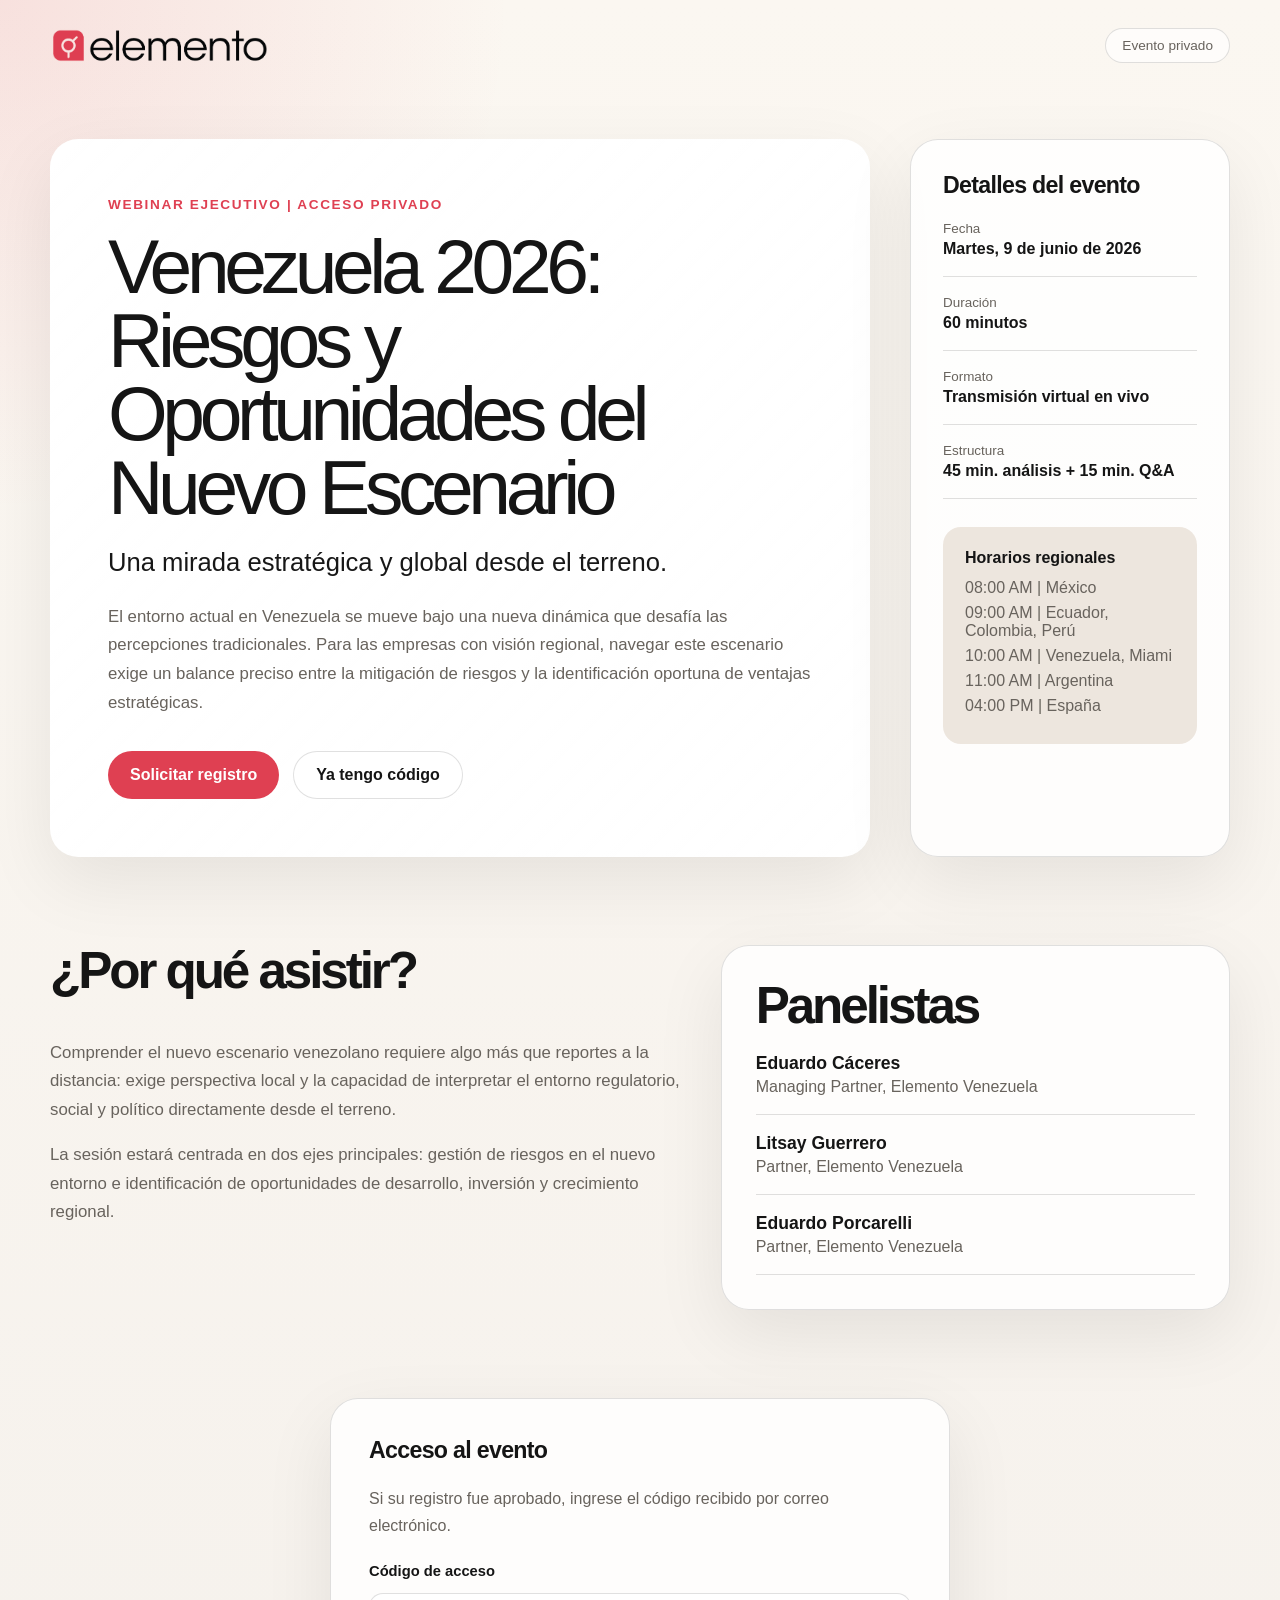
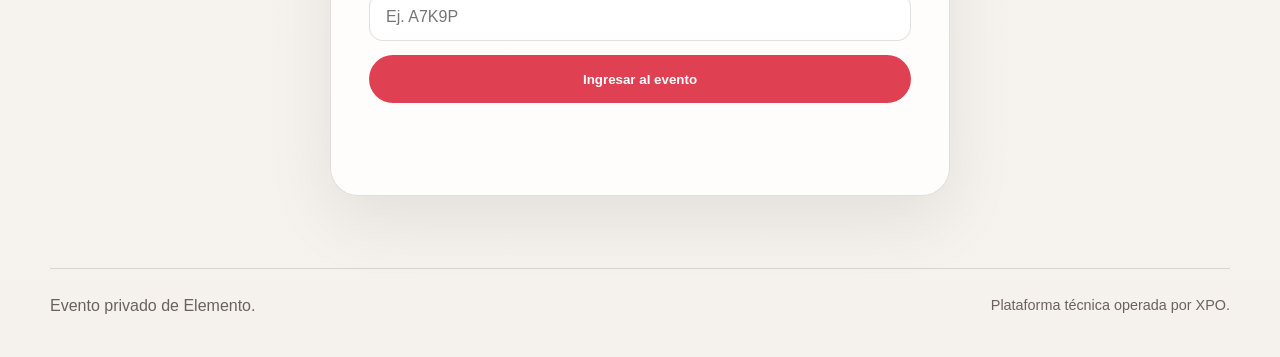
==== evento.html @ 646c164e "Create initial landing and event pages" ====
<!DOCTYPE html>
<html lang="es">
<head>
  <meta charset="UTF-8" />
  <meta name="viewport" content="width=device-width, initial-scale=1.0" />
  <title>Transmisión privada | Elemento</title>
  <meta name="robots" content="noindex, nofollow" />
  <link rel="stylesheet" href="assets/css/styles.css" />
</head>
<body class="event-page">
  <main class="page-shell">
    <header class="site-header">
      <img
        src="assets/img/elemento-logo-red.png"
        alt="Elemento"
        class="brand-logo"
      />
      <span class="event-label">Transmisión privada</span>
    </header>

    <section class="event-hero">
      <div>
        <p class="eyebrow">En vivo | Acceso aprobado</p>
        <h1>Venezuela 2026</h1>
        <p class="hero-subtitle">
          Riesgos y Oportunidades del Nuevo Escenario
        </p>
      </div>
    </section>

    <section class="live-layout">
      <div class="video-area">
        <div class="video-wrapper">
          <!-- Replace this iframe with the final Vimeo embed -->
          <iframe
            src="https://player.vimeo.com/video/000000000"
            frameborder="0"
            allow="autoplay; fullscreen; picture-in-picture"
            allowfullscreen
            title="Transmisión privada Elemento"
          ></iframe>
        </div>

        <div class="event-note">
          <p>
            Si la transmisión aún no inicia, espere unos minutos y actualice la
            página. Le recomendamos mantener esta ventana abierta durante el
            evento.
          </p>
        </div>
      </div>

      <aside class="qa-card">
        <h2>Preguntas para el panel</h2>
        <p>
          Escriba su pregunta o comentario. El equipo de moderación revisará los
          mensajes en tiempo real.
        </p>

        <form id="questionForm" class="qa-form">
          <label for="attendeeName">Nombre</label>
          <input
            id="attendeeName"
            name="attendeeName"
            type="text"
            placeholder="Nombre y apellido"
            required
          />

          <label for="attendeeQuestion">Pregunta o comentario</label>
          <textarea
            id="attendeeQuestion"
            name="attendeeQuestion"
            rows="6"
            placeholder="Escriba aquí su pregunta..."
            required
          ></textarea>

          <button type="submit" class="button button-primary">
            Enviar pregunta
          </button>
        </form>

        <p id="questionMessage" class="form-message"></p>
      </aside>
    </section>

    <footer class="site-footer">
      <p>Evento privado de Elemento.</p>
      <p class="powered">Plataforma técnica operada por XPO.</p>
    </footer>
  </main>

  <script src="assets/js/event.js"></script>
</body>
</html>
---- assets/css/styles.css ----
:root {
  --color-bg: #f5f1ec;
  --color-bg-dark: #101010;
  --color-text: #151515;
  --color-muted: #68635d;
  --color-card: #ffffff;
  --color-border: rgba(0, 0, 0, 0.12);
  --color-accent: #df4052;
  --color-accent-dark: #b92e3d;
  --color-charcoal: #171717;
  --color-soft: #ede6de;
  --shadow-soft: 0 24px 70px rgba(0, 0, 0, 0.08);
  --radius-large: 28px;
  --radius-medium: 18px;
  --max-width: 1180px;
}

* {
  box-sizing: border-box;
}

html {
  scroll-behavior: smooth;
}

body {
  margin: 0;
  font-family: Arial, Helvetica, sans-serif;
  color: var(--color-text);
  background:
    radial-gradient(circle at top left, rgba(223, 64, 82, 0.12), transparent 32rem),
    linear-gradient(180deg, #fbf7f1 0%, var(--color-bg) 100%);
}

body.event-page {
  background:
    radial-gradient(circle at top right, rgba(223, 64, 82, 0.16), transparent 30rem),
    #f5f1ec;
}

img {
  max-width: 100%;
}

.page-shell {
  width: min(100% - 32px, var(--max-width));
  margin: 0 auto;
}

.site-header {
  display: flex;
  align-items: center;
  justify-content: space-between;
  padding: 28px 0;
  gap: 24px;
}

.brand-logo {
  width: 220px;
  height: auto;
  display: block;
}

.event-label {
  border: 1px solid var(--color-border);
  border-radius: 999px;
  padding: 9px 16px;
  font-size: 0.85rem;
  color: var(--color-muted);
  background: rgba(255, 255, 255, 0.65);
}

.hero {
  display: grid;
  grid-template-columns: minmax(0, 1.45fr) minmax(320px, 0.55fr);
  gap: 40px;
  align-items: stretch;
  padding: 48px 0 40px;
}

.hero-content {
  padding: 58px;
  border-radius: var(--radius-large);
  background:
    linear-gradient(135deg, rgba(255, 255, 255, 0.92), rgba(255, 255, 255, 0.72)),
    var(--color-card);
  box-shadow: var(--shadow-soft);
}

.eyebrow {
  margin: 0 0 18px;
  color: var(--color-accent);
  font-size: 0.85rem;
  font-weight: 700;
  letter-spacing: 0.12em;
  text-transform: uppercase;
}

h1,
h2,
h3,
p {
  margin-top: 0;
}

h1 {
  margin-bottom: 22px;
  font-size: clamp(2.6rem, 6vw, 5.8rem);
  line-height: 0.96;
  letter-spacing: -0.07em;
  font-weight: 500;
}

.hero-subtitle {
  max-width: 760px;
  margin-bottom: 24px;
  font-size: clamp(1.25rem, 2vw, 1.7rem);
  line-height: 1.25;
  color: var(--color-charcoal);
}

.hero-text {
  max-width: 760px;
  font-size: 1.05rem;
  line-height: 1.7;
  color: var(--color-muted);
}

.hero-actions {
  display: flex;
  flex-wrap: wrap;
  gap: 14px;
  margin-top: 34px;
}

.button {
  display: inline-flex;
  align-items: center;
  justify-content: center;
  min-height: 48px;
  padding: 0 22px;
  border-radius: 999px;
  font-weight: 700;
  text-decoration: none;
  border: 0;
  cursor: pointer;
  transition:
    transform 180ms ease,
    background-color 180ms ease,
    border-color 180ms ease;
}

.button:hover {
  transform: translateY(-1px);
}

.button-primary {
  color: #ffffff;
  background: var(--color-accent);
}

.button-primary:hover {
  background: var(--color-accent-dark);
}

.button-secondary {
  color: var(--color-text);
  border: 1px solid var(--color-border);
  background: rgba(255, 255, 255, 0.72);
}

.event-card,
.panel-box,
.access-card,
.qa-card {
  border: 1px solid var(--color-border);
  border-radius: var(--radius-large);
  background: rgba(255, 255, 255, 0.82);
  box-shadow: var(--shadow-soft);
}

.event-card {
  padding: 32px;
}

.event-card h2,
.panel-box h2,
.access-card h2,
.qa-card h2 {
  margin-bottom: 22px;
  font-size: 1.45rem;
  letter-spacing: -0.03em;
}

.event-details {
  display: grid;
  gap: 18px;
  margin: 0;
  padding: 0;
  list-style: none;
}

.event-details li {
  display: grid;
  gap: 4px;
  padding-bottom: 18px;
  border-bottom: 1px solid var(--color-border);
}

.event-details span {
  color: var(--color-muted);
  font-size: 0.84rem;
}

.event-details strong {
  font-size: 1rem;
}

.schedule {
  margin-top: 28px;
  padding: 22px;
  border-radius: var(--radius-medium);
  background: var(--color-soft);
}

.schedule h3 {
  margin-bottom: 12px;
  font-size: 1rem;
}

.schedule p {
  margin-bottom: 7px;
  color: var(--color-muted);
}

.section {
  padding: 48px 0;
}

.two-columns {
  display: grid;
  grid-template-columns: minmax(0, 1fr) minmax(320px, 0.8fr);
  gap: 34px;
}

.section h2 {
  font-size: clamp(2rem, 4vw, 3.4rem);
  line-height: 1;
  letter-spacing: -0.06em;
}

.section p {
  font-size: 1.05rem;
  line-height: 1.7;
  color: var(--color-muted);
}

.panel-box {
  padding: 34px;
}

.panelists {
  display: grid;
  gap: 18px;
  margin: 0;
  padding: 0;
  list-style: none;
}

.panelists li {
  display: grid;
  gap: 4px;
  padding-bottom: 18px;
  border-bottom: 1px solid var(--color-border);
}

.panelists strong {
  font-size: 1.1rem;
}

.panelists span {
  color: var(--color-muted);
}

.access-section {
  padding: 40px 0 72px;
}

.access-card {
  max-width: 620px;
  margin: 0 auto;
  padding: 38px;
}

.access-card p,
.qa-card p,
.event-note p {
  color: var(--color-muted);
  line-height: 1.65;
}

.access-form,
.qa-form {
  display: grid;
  gap: 14px;
  margin-top: 24px;
}

label {
  font-size: 0.92rem;
  font-weight: 700;
}

input,
textarea {
  width: 100%;
  border: 1px solid var(--color-border);
  border-radius: 14px;
  padding: 14px 16px;
  font: inherit;
  color: var(--color-text);
  background: #ffffff;
}

input:focus,
textarea:focus {
  outline: 2px solid rgba(223, 64, 82, 0.24);
  border-color: var(--color-accent);
}

.form-message {
  min-height: 22px;
  margin-top: 16px;
  font-weight: 700;
}

.form-message.success {
  color: #147a3d;
}

.form-message.error {
  color: var(--color-accent-dark);
}

.event-hero {
  padding: 36px 0;
}

.event-hero h1 {
  margin-bottom: 12px;
}

.live-layout {
  display: grid;
  grid-template-columns: minmax(0, 1.45fr) minmax(320px, 0.55fr);
  gap: 28px;
  align-items: start;
  padding-bottom: 72px;
}

.video-area {
  display: grid;
  gap: 18px;
}

.video-wrapper {
  position: relative;
  overflow: hidden;
  border-radius: var(--radius-large);
  background: #000000;
  box-shadow: var(--shadow-soft);
  aspect-ratio: 16 / 9;
}

.video-wrapper iframe {
  position: absolute;
  inset: 0;
  width: 100%;
  height: 100%;
}

.event-note {
  padding: 20px 22px;
  border-radius: var(--radius-medium);
  background: rgba(255, 255, 255, 0.75);
  border: 1px solid var(--color-border);
}

.qa-card {
  padding: 28px;
}

.qa-form textarea {
  resize: vertical;
}

.site-footer {
  display: flex;
  justify-content: space-between;
  gap: 24px;
  padding: 28px 0 42px;
  color: var(--color-muted);
  border-top: 1px solid var(--color-border);
}

.site-footer p {
  margin: 0;
}

.powered {
  font-size: 0.9rem;
}

@media (max-width: 900px) {
  .hero,
  .two-columns,
  .live-layout {
    grid-template-columns: 1fr;
  }

  .hero-content {
    padding: 34px;
  }

  .brand-logo {
    width: 180px;
  }

  .site-footer {
    flex-direction: column;
  }
}

@media (max-width: 560px) {
  .page-shell {
    width: min(100% - 22px, var(--max-width));
  }

  .site-header {
    align-items: flex-start;
    flex-direction: column;
  }

  .hero-content,
  .event-card,
  .panel-box,
  .access-card,
  .qa-card {
    border-radius: 20px;
    padding: 24px;
  }

  .hero-actions {
    flex-direction: column;
  }

  .button {
    width: 100%;
  }
}
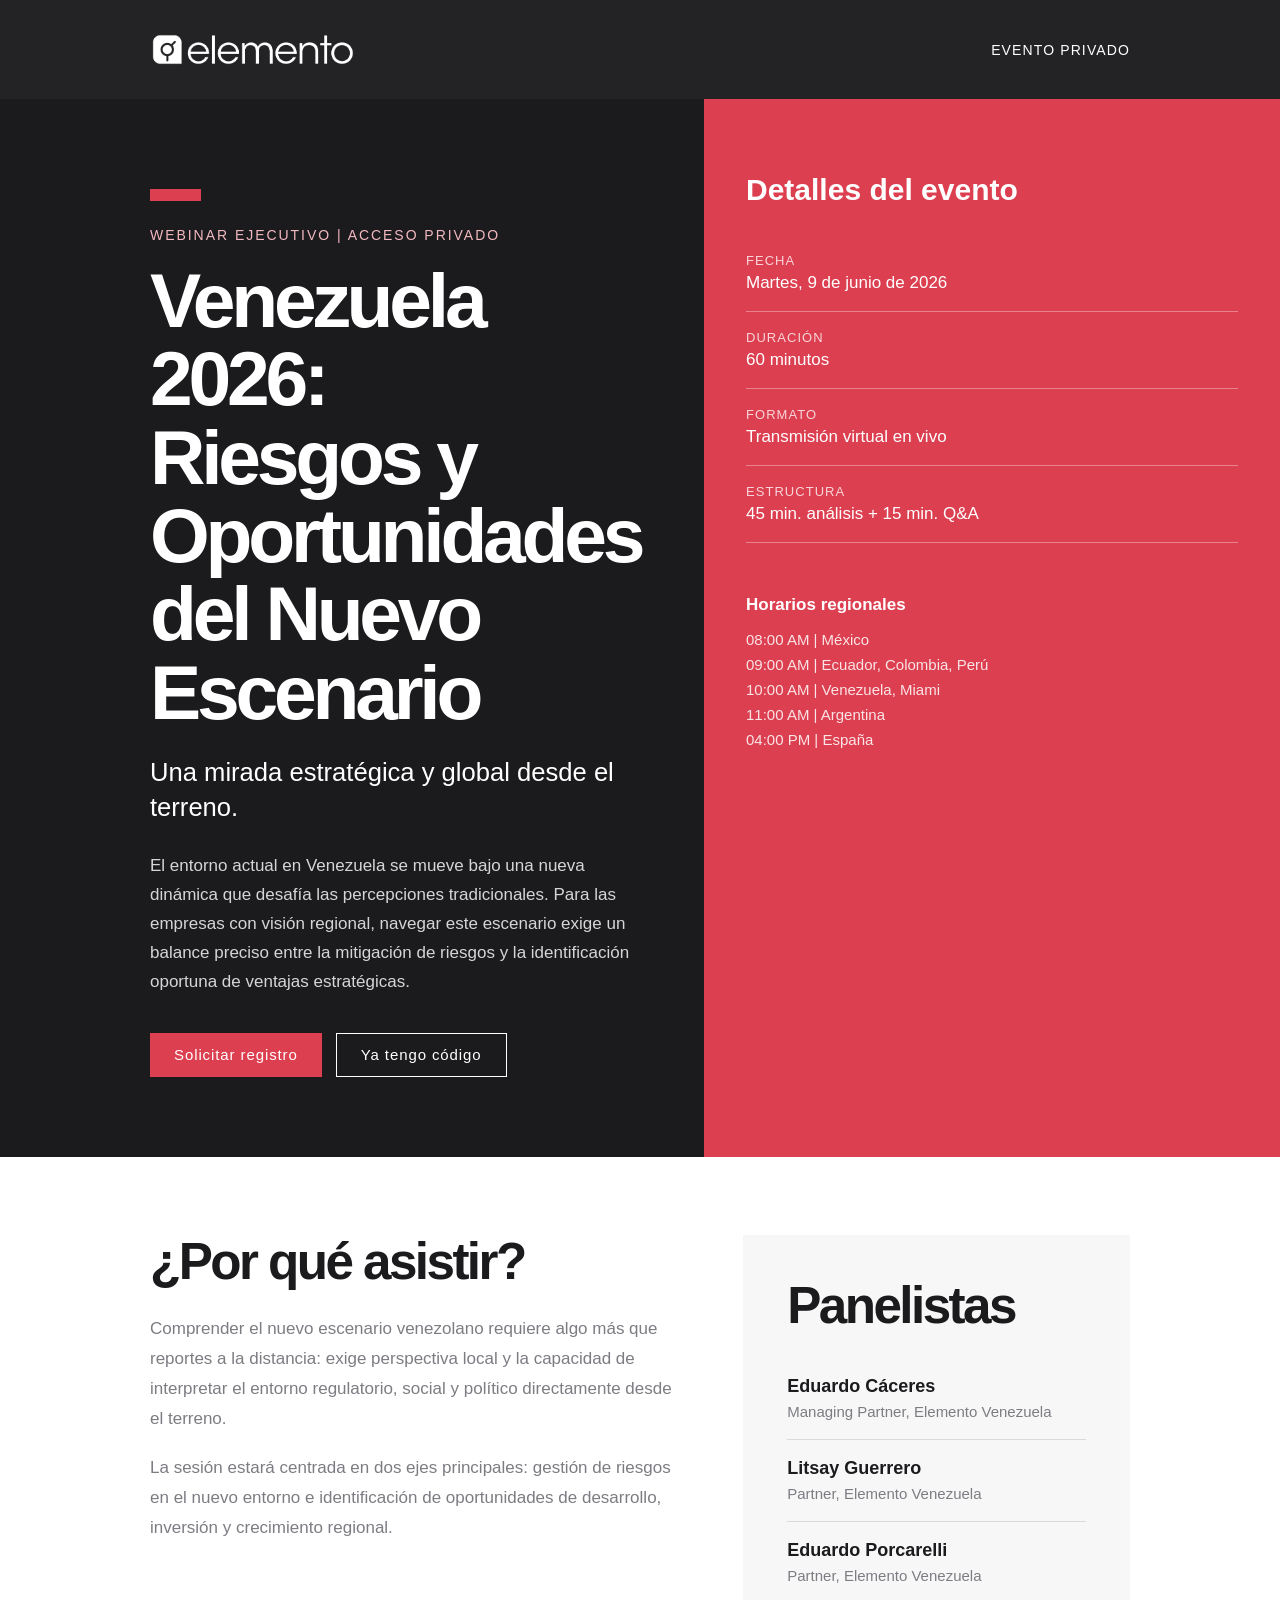
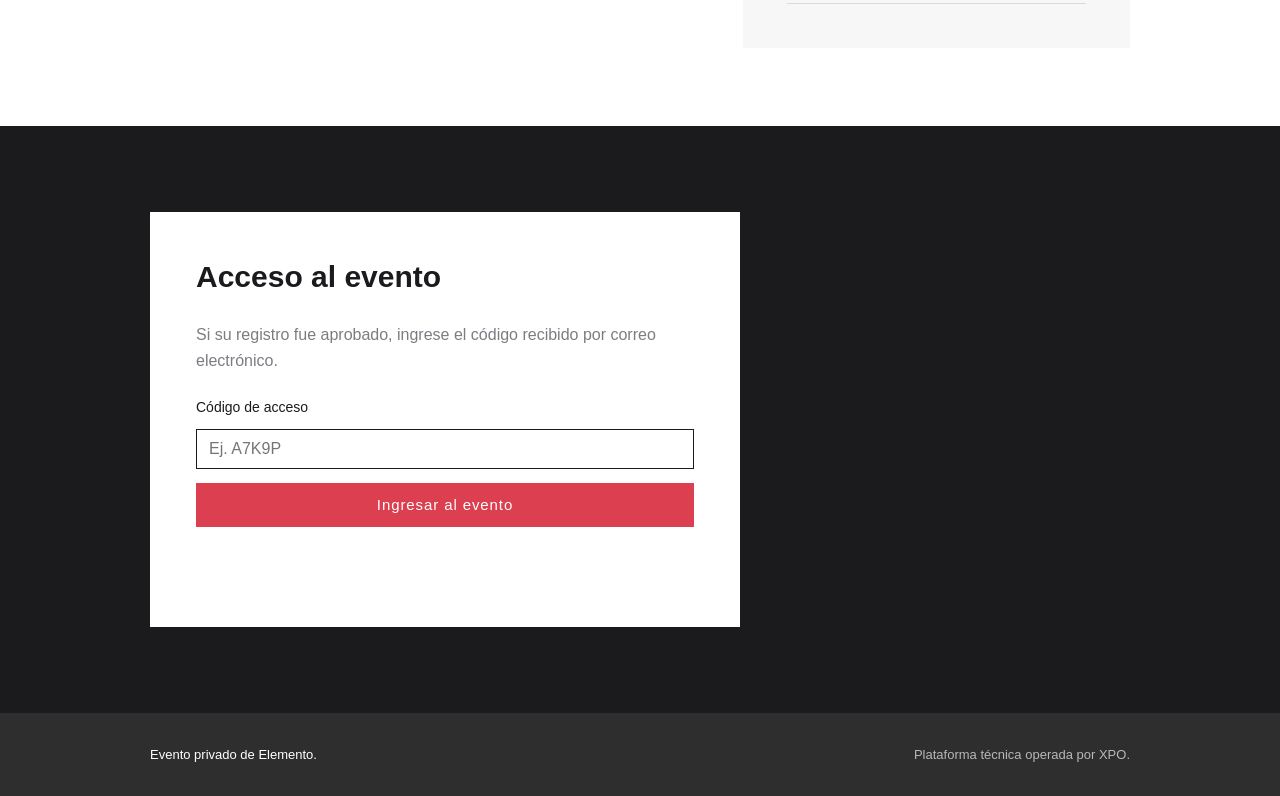
==== commit b830f6fa: "Adjust styling to match Elemento brand" ====
--- a/evento.html
+++ b/evento.html
@@ -11,7 +11,7 @@
   <main class="page-shell">
     <header class="site-header">
       <img
-        src="assets/img/elemento-logo-red.png"
+        src="assets/img/elemento-logo-white.png"
         alt="Elemento"
         class="brand-logo"
       />
--- a/assets/css/styles.css
+++ b/assets/css/styles.css
@@ -1,19 +1,21 @@
 :root {
-  --color-bg: #f5f1ec;
-  --color-bg-dark: #101010;
-  --color-text: #151515;
-  --color-muted: #68635d;
-  --color-card: #ffffff;
-  --color-border: rgba(0, 0, 0, 0.12);
-  --color-accent: #df4052;
-  --color-accent-dark: #b92e3d;
-  --color-charcoal: #171717;
-  --color-soft: #ede6de;
-  --shadow-soft: 0 24px 70px rgba(0, 0, 0, 0.08);
-  --radius-large: 28px;
-  --radius-medium: 18px;
-  --max-width: 1180px;
-}
+  --color-white: #ffffff;
+  --color-black: #000000;
+  --color-dark: #1b1b1e;
+  --color-dark-soft: #2f2e2e;
+  --color-red: #dc3f50;
+  --color-red-light: #e8959e;
+  --color-red-soft: #f3b9c0;
+  --color-gray: #7c7c83;
+  --color-gray-light: #dadada;
+  --color-bg: #ffffff;
+  --color-section: #f7f7f7;
+  --site-width: 980px;
+  --font-heading: "Raleway", Arial, Helvetica, sans-serif;
+  --font-body: "Helvetica Neue", Helvetica, Arial, sans-serif;
+}
+
+@import url("https://fonts.googleapis.com/css2?family=Raleway:wght@400;700&display=swap");
 
 * {
   box-sizing: border-box;
@@ -25,17 +27,16 @@
 
 body {
   margin: 0;
-  font-family: Arial, Helvetica, sans-serif;
-  color: var(--color-text);
-  background:
-    radial-gradient(circle at top left, rgba(223, 64, 82, 0.12), transparent 32rem),
-    linear-gradient(180deg, #fbf7f1 0%, var(--color-bg) 100%);
+  font-family: var(--font-body);
+  font-weight: 300;
+  color: var(--color-dark);
+  background: var(--color-white);
+  -webkit-font-smoothing: antialiased;
+  -moz-osx-font-smoothing: grayscale;
 }
 
 body.event-page {
-  background:
-    radial-gradient(circle at top right, rgba(223, 64, 82, 0.16), transparent 30rem),
-    #f5f1ec;
+  background: var(--color-white);
 }
 
 img {
@@ -43,56 +44,62 @@
 }
 
 .page-shell {
-  width: min(100% - 32px, var(--max-width));
+  width: 100%;
   margin: 0 auto;
 }
 
 .site-header {
+  min-height: 99px;
+  padding: 30px max(28px, calc((100vw - var(--site-width)) / 2));
   display: flex;
   align-items: center;
   justify-content: space-between;
-  padding: 28px 0;
   gap: 24px;
+  background: rgba(27, 27, 30, 0.96);
 }
 
 .brand-logo {
-  width: 220px;
+  width: 206px;
   height: auto;
   display: block;
 }
 
 .event-label {
-  border: 1px solid var(--color-border);
-  border-radius: 999px;
-  padding: 9px 16px;
-  font-size: 0.85rem;
-  color: var(--color-muted);
-  background: rgba(255, 255, 255, 0.65);
+  font-family: var(--font-heading);
+  color: var(--color-white);
+  font-size: 14px;
+  letter-spacing: 0.08em;
+  text-transform: uppercase;
 }
 
 .hero {
   display: grid;
-  grid-template-columns: minmax(0, 1.45fr) minmax(320px, 0.55fr);
-  gap: 40px;
-  align-items: stretch;
-  padding: 48px 0 40px;
+  grid-template-columns: minmax(0, 1.1fr) minmax(320px, 0.9fr);
+  min-height: 580px;
+  background: var(--color-dark);
 }
 
 .hero-content {
-  padding: 58px;
-  border-radius: var(--radius-large);
-  background:
-    linear-gradient(135deg, rgba(255, 255, 255, 0.92), rgba(255, 255, 255, 0.72)),
-    var(--color-card);
-  box-shadow: var(--shadow-soft);
+  padding: 90px 54px 80px max(54px, calc((100vw - var(--site-width)) / 2));
+  color: var(--color-white);
+}
+
+.hero-content::before,
+.section-marker {
+  content: "";
+  display: block;
+  width: 51px;
+  height: 12px;
+  margin-bottom: 26px;
+  background: var(--color-red);
 }
 
 .eyebrow {
   margin: 0 0 18px;
-  color: var(--color-accent);
-  font-size: 0.85rem;
-  font-weight: 700;
-  letter-spacing: 0.12em;
+  font-family: var(--font-heading);
+  font-size: 14px;
+  color: var(--color-red-soft);
+  letter-spacing: 0.14em;
   text-transform: uppercase;
 }
 
@@ -104,199 +111,231 @@
 }
 
 h1 {
-  margin-bottom: 22px;
-  font-size: clamp(2.6rem, 6vw, 5.8rem);
-  line-height: 0.96;
-  letter-spacing: -0.07em;
-  font-weight: 500;
+  max-width: 900px;
+  margin-bottom: 24px;
+  font-family: var(--font-heading);
+  font-size: clamp(3.2rem, 6vw, 5.7rem);
+  line-height: 1.02;
+  letter-spacing: -0.055em;
+  font-weight: 700;
+  color: var(--color-white);
 }
 
 .hero-subtitle {
   max-width: 760px;
-  margin-bottom: 24px;
-  font-size: clamp(1.25rem, 2vw, 1.7rem);
-  line-height: 1.25;
-  color: var(--color-charcoal);
+  margin-bottom: 28px;
+  font-family: var(--font-heading);
+  font-size: clamp(1.35rem, 2vw, 1.9rem);
+  line-height: 1.35;
+  font-weight: 400;
+  color: var(--color-white);
 }
 
 .hero-text {
   max-width: 760px;
-  font-size: 1.05rem;
+  margin-bottom: 0;
+  font-size: 17px;
   line-height: 1.7;
-  color: var(--color-muted);
+  color: rgba(255, 255, 255, 0.82);
 }
 
 .hero-actions {
   display: flex;
   flex-wrap: wrap;
   gap: 14px;
-  margin-top: 34px;
+  margin-top: 36px;
 }
 
 .button {
   display: inline-flex;
   align-items: center;
   justify-content: center;
-  min-height: 48px;
-  padding: 0 22px;
-  border-radius: 999px;
-  font-weight: 700;
+  min-height: 44px;
+  padding: 0 24px;
+  border: 0;
+  border-radius: 0;
+  font-family: var(--font-heading);
+  font-size: 15px;
+  font-weight: 400;
+  letter-spacing: 0.06em;
   text-decoration: none;
-  border: 0;
   cursor: pointer;
   transition:
-    transform 180ms ease,
-    background-color 180ms ease,
-    border-color 180ms ease;
-}
-
-.button:hover {
-  transform: translateY(-1px);
+    background 0.25s ease,
+    color 0.25s ease,
+    border-color 0.25s ease;
 }
 
 .button-primary {
-  color: #ffffff;
-  background: var(--color-accent);
+  color: var(--color-white);
+  background: var(--color-red);
 }
 
 .button-primary:hover {
-  background: var(--color-accent-dark);
+  background: var(--color-red-light);
 }
 
 .button-secondary {
-  color: var(--color-text);
-  border: 1px solid var(--color-border);
-  background: rgba(255, 255, 255, 0.72);
-}
-
-.event-card,
-.panel-box,
-.access-card,
-.qa-card {
-  border: 1px solid var(--color-border);
-  border-radius: var(--radius-large);
-  background: rgba(255, 255, 255, 0.82);
-  box-shadow: var(--shadow-soft);
+  color: var(--color-white);
+  border: 1px solid var(--color-white);
+  background: transparent;
+}
+
+.button-secondary:hover {
+  color: var(--color-dark);
+  background: var(--color-white);
 }
 
 .event-card {
-  padding: 32px;
+  padding: 72px 42px;
+  background: var(--color-red);
+  color: var(--color-white);
 }
 
 .event-card h2,
 .panel-box h2,
 .access-card h2,
 .qa-card h2 {
-  margin-bottom: 22px;
-  font-size: 1.45rem;
-  letter-spacing: -0.03em;
+  margin-bottom: 26px;
+  font-family: var(--font-heading);
+  font-size: 30px;
+  line-height: 1.25;
+  font-weight: 700;
 }
 
 .event-details {
   display: grid;
-  gap: 18px;
+  gap: 0;
   margin: 0;
   padding: 0;
   list-style: none;
 }
 
 .event-details li {
-  display: grid;
-  gap: 4px;
-  padding-bottom: 18px;
-  border-bottom: 1px solid var(--color-border);
+  padding: 18px 0;
+  border-bottom: 1px solid rgba(255, 255, 255, 0.35);
 }
 
 .event-details span {
-  color: var(--color-muted);
-  font-size: 0.84rem;
+  display: block;
+  margin-bottom: 5px;
+  font-family: var(--font-heading);
+  font-size: 13px;
+  letter-spacing: 0.08em;
+  text-transform: uppercase;
+  color: rgba(255, 255, 255, 0.78);
 }
 
 .event-details strong {
-  font-size: 1rem;
+  font-size: 17px;
+  font-weight: 300;
+  color: var(--color-white);
 }
 
 .schedule {
-  margin-top: 28px;
-  padding: 22px;
-  border-radius: var(--radius-medium);
-  background: var(--color-soft);
+  margin-top: 30px;
+  padding-top: 22px;
 }
 
 .schedule h3 {
-  margin-bottom: 12px;
-  font-size: 1rem;
+  margin-bottom: 16px;
+  font-family: var(--font-heading);
+  font-size: 17px;
+  color: var(--color-white);
 }
 
 .schedule p {
-  margin-bottom: 7px;
-  color: var(--color-muted);
+  margin-bottom: 8px;
+  font-size: 15px;
+  color: rgba(255, 255, 255, 0.86);
 }
 
 .section {
-  padding: 48px 0;
+  padding: 78px max(28px, calc((100vw - var(--site-width)) / 2));
 }
 
 .two-columns {
   display: grid;
-  grid-template-columns: minmax(0, 1fr) minmax(320px, 0.8fr);
-  gap: 34px;
+  grid-template-columns: minmax(0, 1fr) minmax(320px, 0.72fr);
+  gap: 56px;
+  align-items: start;
+  background: var(--color-white);
 }
 
 .section h2 {
-  font-size: clamp(2rem, 4vw, 3.4rem);
-  line-height: 1;
-  letter-spacing: -0.06em;
+  margin-bottom: 26px;
+  font-family: var(--font-heading);
+  font-size: clamp(2.35rem, 4vw, 4.9rem);
+  line-height: 1.05;
+  letter-spacing: -0.05em;
+  font-weight: 700;
+  color: var(--color-dark);
 }
 
 .section p {
-  font-size: 1.05rem;
-  line-height: 1.7;
-  color: var(--color-muted);
+  max-width: 660px;
+  margin-bottom: 20px;
+  font-size: 17px;
+  line-height: 1.75;
+  color: var(--color-gray);
 }
 
 .panel-box {
-  padding: 34px;
+  padding: 44px;
+  background: var(--color-section);
+}
+
+.panel-box h2 {
+  color: var(--color-dark);
 }
 
 .panelists {
   display: grid;
-  gap: 18px;
+  gap: 0;
   margin: 0;
   padding: 0;
   list-style: none;
 }
 
 .panelists li {
-  display: grid;
-  gap: 4px;
-  padding-bottom: 18px;
-  border-bottom: 1px solid var(--color-border);
+  padding: 18px 0;
+  border-bottom: 1px solid var(--color-gray-light);
 }
 
 .panelists strong {
-  font-size: 1.1rem;
+  display: block;
+  margin-bottom: 6px;
+  font-family: var(--font-heading);
+  font-size: 18px;
+  color: var(--color-dark);
 }
 
 .panelists span {
-  color: var(--color-muted);
+  font-size: 15px;
+  color: var(--color-gray);
 }
 
 .access-section {
-  padding: 40px 0 72px;
+  padding: 86px max(28px, calc((100vw - var(--site-width)) / 2));
+  background: var(--color-dark);
 }
 
 .access-card {
-  max-width: 620px;
-  margin: 0 auto;
-  padding: 38px;
+  max-width: 590px;
+  padding: 46px;
+  background: var(--color-white);
+}
+
+.access-card h2 {
+  color: var(--color-dark);
 }
 
 .access-card p,
 .qa-card p,
 .event-note p {
-  color: var(--color-muted);
+  font-size: 16px;
   line-height: 1.65;
+  color: var(--color-gray);
 }
 
 .access-form,
@@ -307,31 +346,43 @@
 }
 
 label {
-  font-size: 0.92rem;
-  font-weight: 700;
+  font-family: var(--font-heading);
+  font-size: 14px;
+  font-weight: 400;
+  color: var(--color-dark);
 }
 
 input,
 textarea {
   width: 100%;
-  border: 1px solid var(--color-border);
-  border-radius: 14px;
-  padding: 14px 16px;
-  font: inherit;
-  color: var(--color-text);
-  background: #ffffff;
+  border: 1px solid var(--color-dark);
+  border-radius: 0;
+  padding: 10px 12px;
+  font-family: var(--font-body);
+  font-size: 16px;
+  color: var(--color-dark);
+  background: var(--color-white);
+}
+
+input {
+  min-height: 38px;
+}
+
+textarea {
+  resize: vertical;
 }
 
 input:focus,
 textarea:focus {
-  outline: 2px solid rgba(223, 64, 82, 0.24);
-  border-color: var(--color-accent);
+  outline: none;
+  border-width: 2px;
 }
 
 .form-message {
   min-height: 22px;
   margin-top: 16px;
-  font-weight: 700;
+  font-family: var(--font-heading);
+  font-size: 14px;
 }
 
 .form-message.success {
@@ -339,23 +390,36 @@
 }
 
 .form-message.error {
-  color: var(--color-accent-dark);
+  color: var(--color-red);
 }
 
 .event-hero {
-  padding: 36px 0;
+  padding: 72px max(28px, calc((100vw - var(--site-width)) / 2)) 42px;
+  background: var(--color-dark);
+  color: var(--color-white);
+}
+
+.event-hero::before {
+  content: "";
+  display: block;
+  width: 51px;
+  height: 12px;
+  margin-bottom: 26px;
+  background: var(--color-red);
 }
 
 .event-hero h1 {
   margin-bottom: 12px;
+  color: var(--color-white);
 }
 
 .live-layout {
   display: grid;
-  grid-template-columns: minmax(0, 1.45fr) minmax(320px, 0.55fr);
-  gap: 28px;
+  grid-template-columns: minmax(0, 1.32fr) minmax(320px, 0.68fr);
+  gap: 32px;
   align-items: start;
-  padding-bottom: 72px;
+  padding: 56px max(28px, calc((100vw - var(--site-width)) / 2)) 76px;
+  background: var(--color-white);
 }
 
 .video-area {
@@ -366,9 +430,7 @@
 .video-wrapper {
   position: relative;
   overflow: hidden;
-  border-radius: var(--radius-large);
-  background: #000000;
-  box-shadow: var(--shadow-soft);
+  background: var(--color-black);
   aspect-ratio: 16 / 9;
 }
 
@@ -380,27 +442,24 @@
 }
 
 .event-note {
-  padding: 20px 22px;
-  border-radius: var(--radius-medium);
-  background: rgba(255, 255, 255, 0.75);
-  border: 1px solid var(--color-border);
+  padding: 22px;
+  border-left: 8px solid var(--color-red);
+  background: var(--color-section);
 }
 
 .qa-card {
-  padding: 28px;
-}
-
-.qa-form textarea {
-  resize: vertical;
+  padding: 34px;
+  background: var(--color-section);
 }
 
 .site-footer {
   display: flex;
   justify-content: space-between;
   gap: 24px;
-  padding: 28px 0 42px;
-  color: var(--color-muted);
-  border-top: 1px solid var(--color-border);
+  padding: 34px max(28px, calc((100vw - var(--site-width)) / 2));
+  font-size: 13px;
+  color: var(--color-white);
+  background: var(--color-dark-soft);
 }
 
 .site-footer p {
@@ -408,7 +467,7 @@
 }
 
 .powered {
-  font-size: 0.9rem;
+  color: rgba(255, 255, 255, 0.66);
 }
 
 @media (max-width: 900px) {
@@ -419,11 +478,15 @@
   }
 
   .hero-content {
-    padding: 34px;
+    padding: 62px 28px;
+  }
+
+  .event-card {
+    padding: 42px 28px;
   }
 
   .brand-logo {
-    width: 180px;
+    width: 188px;
   }
 
   .site-footer {
@@ -432,22 +495,29 @@
 }
 
 @media (max-width: 560px) {
-  .page-shell {
-    width: min(100% - 22px, var(--max-width));
-  }
-
   .site-header {
     align-items: flex-start;
     flex-direction: column;
-  }
-
-  .hero-content,
+    padding: 24px 22px;
+  }
+
+  .hero-content {
+    padding: 52px 22px;
+  }
+
   .event-card,
+  .section,
+  .access-section,
+  .event-hero,
+  .live-layout {
+    padding-left: 22px;
+    padding-right: 22px;
+  }
+
   .panel-box,
   .access-card,
   .qa-card {
-    border-radius: 20px;
-    padding: 24px;
+    padding: 28px 22px;
   }
 
   .hero-actions {
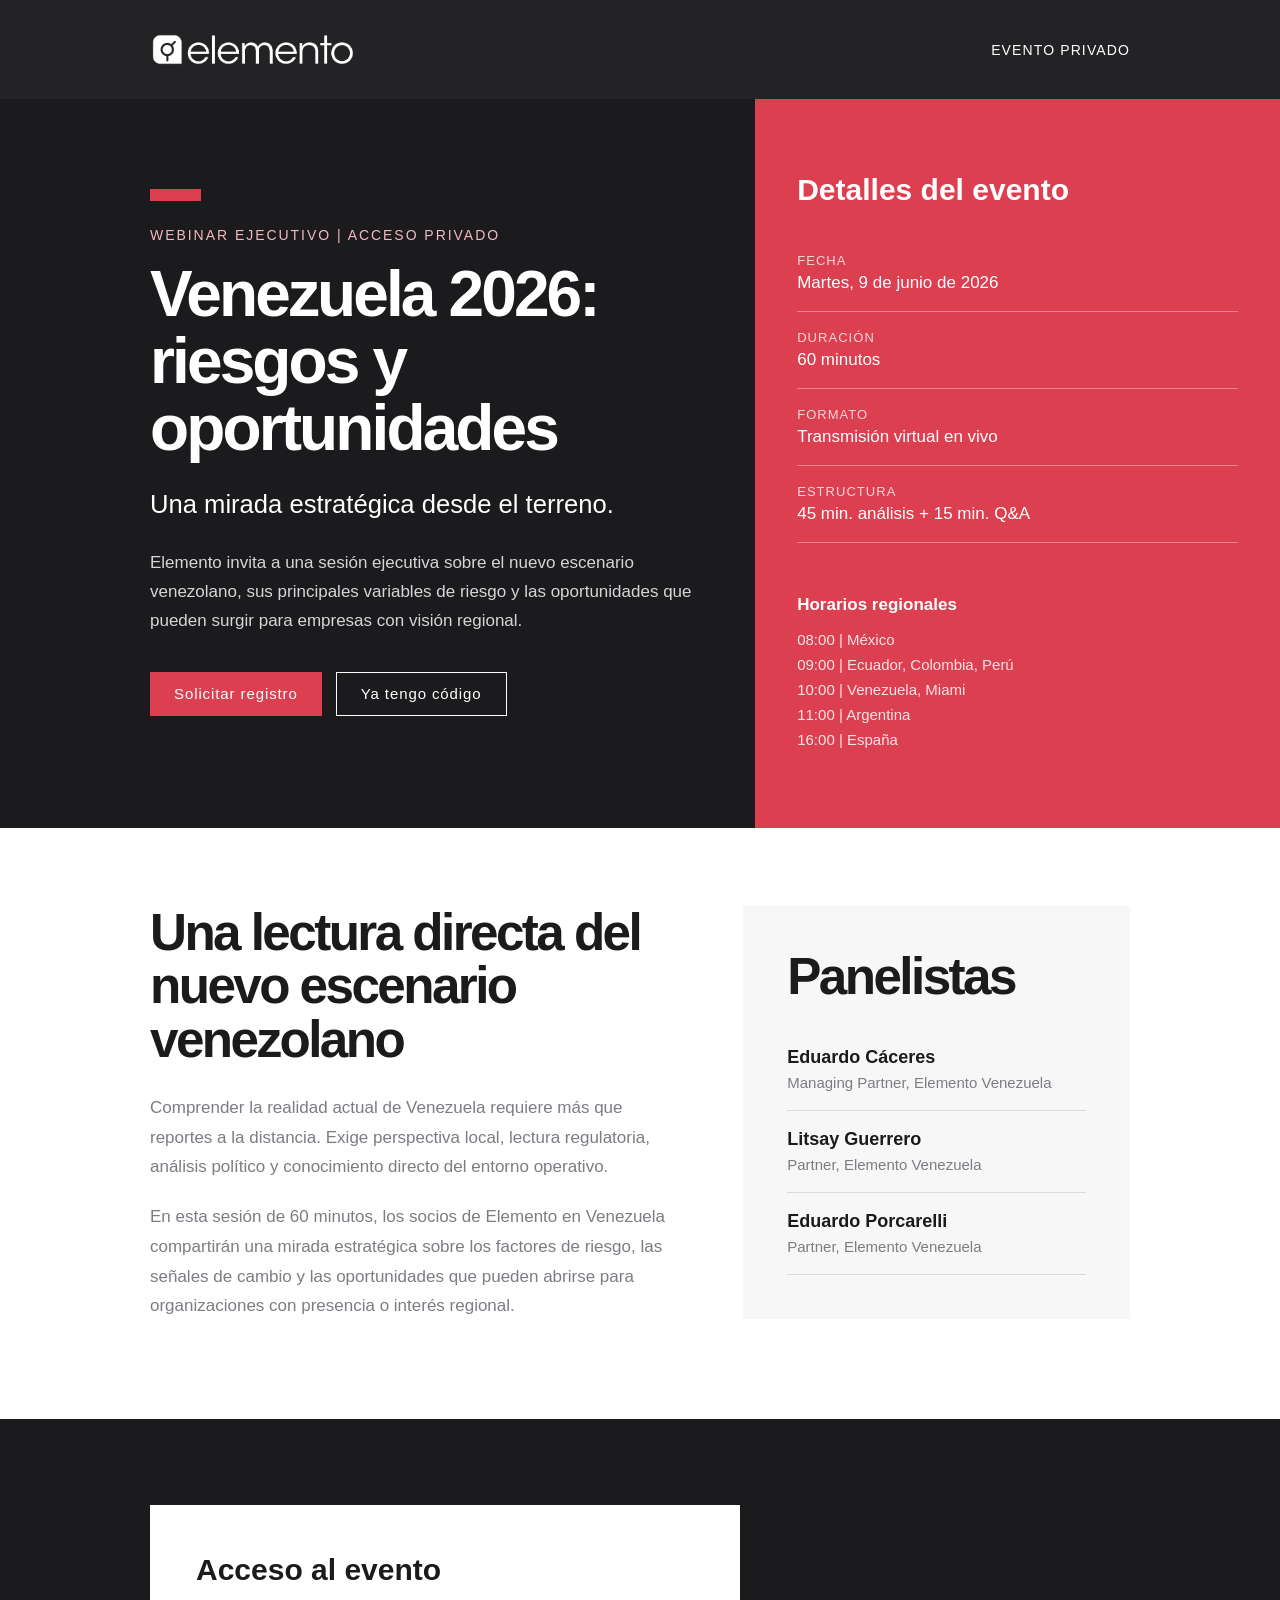
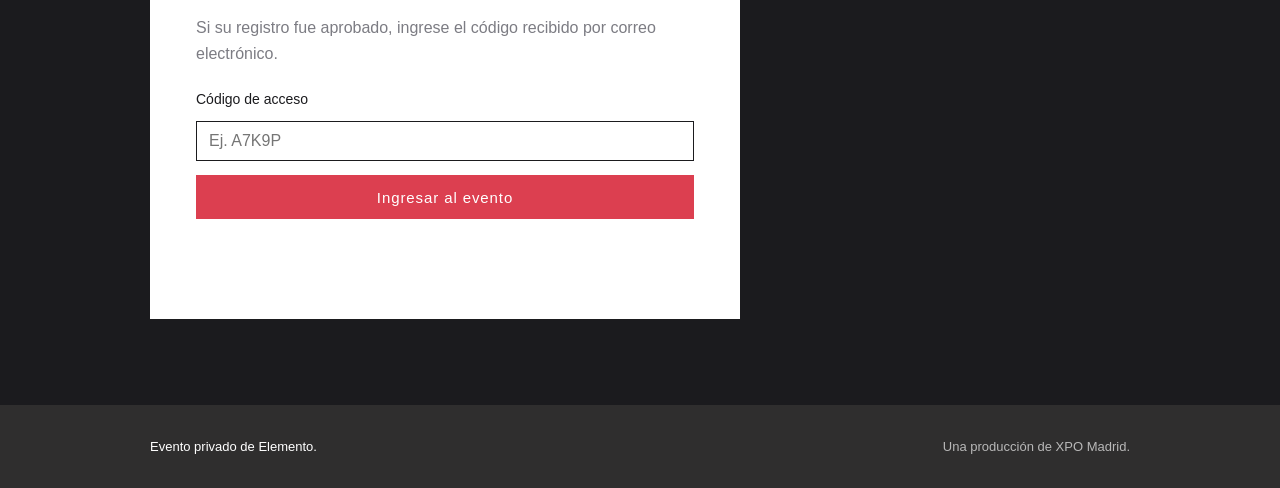
==== commit be0f0c5d: "Connect access validation and questions to Apps Script" ====
--- a/evento.html
+++ b/evento.html
@@ -87,7 +87,7 @@
 
     <footer class="site-footer">
       <p>Evento privado de Elemento.</p>
-      <p class="powered">Plataforma técnica operada por XPO.</p>
+      <p class="powered">Una producción de XPO Madrid.</p>
     </footer>
   </main>
 
--- a/assets/css/styles.css
+++ b/assets/css/styles.css
@@ -74,7 +74,7 @@
 
 .hero {
   display: grid;
-  grid-template-columns: minmax(0, 1.1fr) minmax(320px, 0.9fr);
+  grid-template-columns: minmax(0, 1.18fr) minmax(320px, 0.82fr);
   min-height: 580px;
   background: var(--color-dark);
 }
@@ -111,12 +111,12 @@
 }
 
 h1 {
-  max-width: 900px;
+  max-width: 760px;
   margin-bottom: 24px;
   font-family: var(--font-heading);
-  font-size: clamp(3.2rem, 6vw, 5.7rem);
-  line-height: 1.02;
-  letter-spacing: -0.055em;
+  font-size: clamp(3rem, 5vw, 4.9rem);
+  line-height: 1.05;
+  letter-spacing: -0.045em;
   font-weight: 700;
   color: var(--color-white);
 }
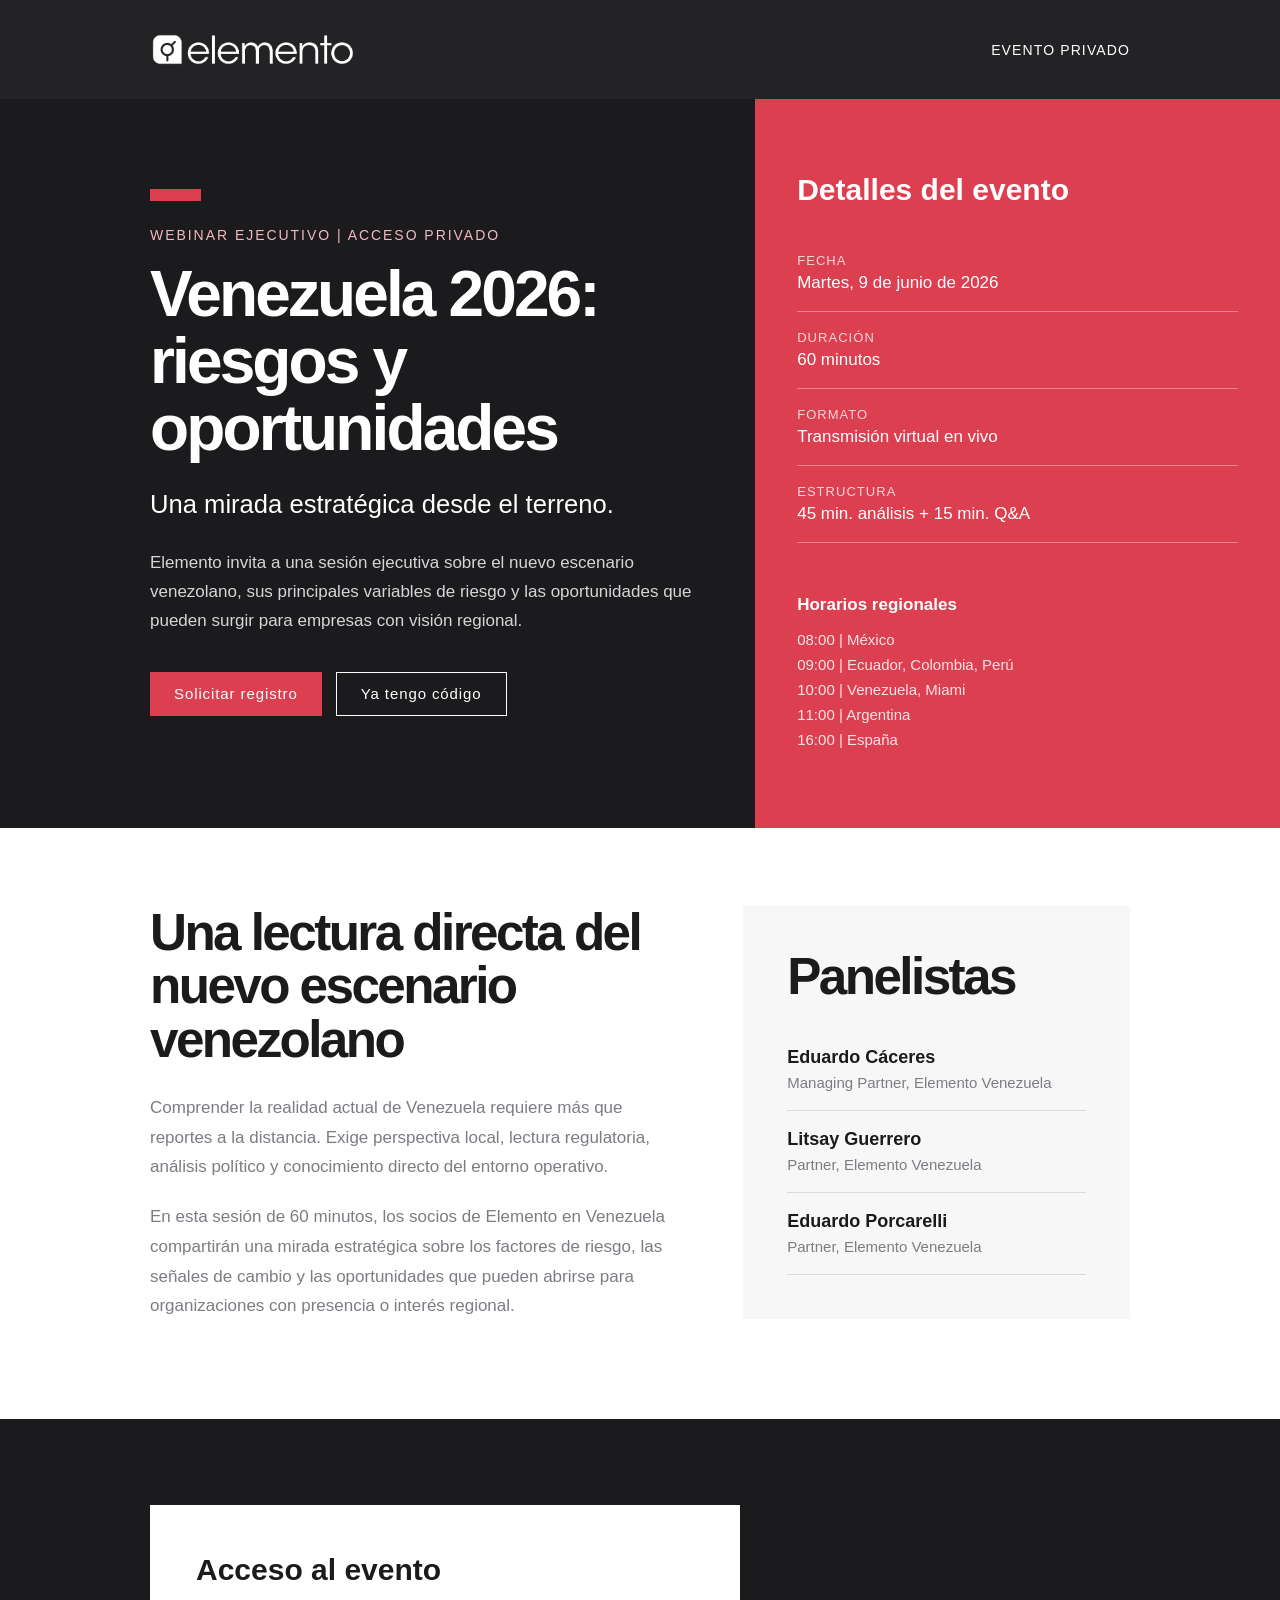
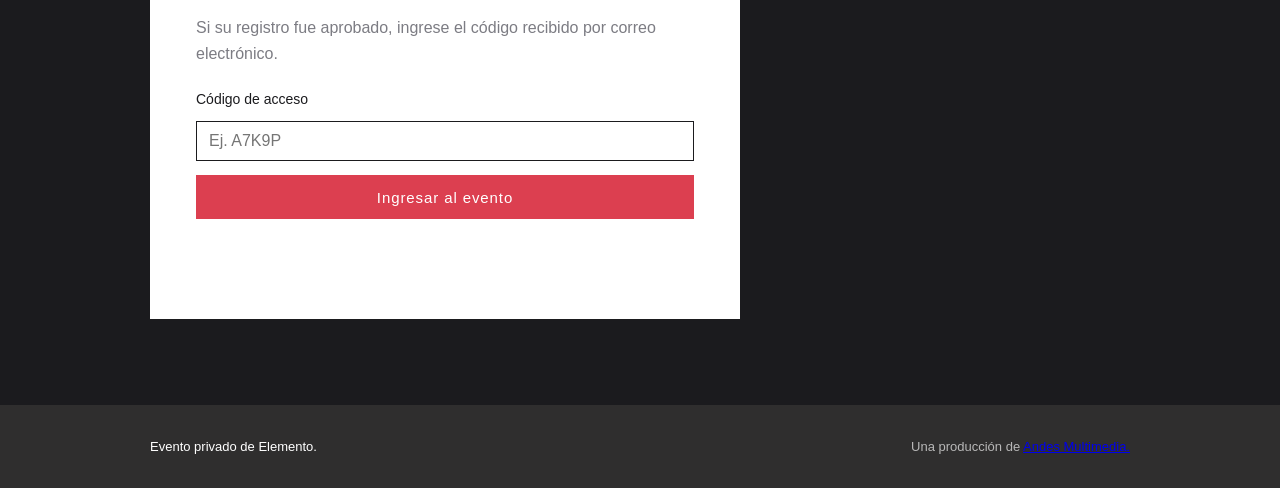
==== commit 48e327a2: "amm links" ====
--- a/evento.html
+++ b/evento.html
@@ -31,21 +31,15 @@
     <section class="live-layout">
       <div class="video-area">
         <div class="video-wrapper">
-          <!-- Replace this iframe with the final Vimeo embed -->
-          <iframe
-            src="https://player.vimeo.com/video/000000000"
-            frameborder="0"
-            allow="autoplay; fullscreen; picture-in-picture"
-            allowfullscreen
-            title="Transmisión privada Elemento"
-          ></iframe>
+
+
+          <div style="padding:56.25% 0 0 0;position:relative;"><iframe src="https://player.vimeo.com/video/1199245824?title=0&amp;byline=0&amp;portrait=0&amp;badge=0&amp;autopause=0&amp;player_id=0&amp;app_id=58479" frameborder="0" allow="autoplay; fullscreen; picture-in-picture; clipboard-write; encrypted-media; web-share" referrerpolicy="strict-origin-when-cross-origin" style="position:absolute;top:0;left:0;width:100%;height:100%;" title="Venezuela 2026"></iframe></div><script src="https://player.vimeo.com/api/player.js"></script>
+          
         </div>
 
         <div class="event-note">
           <p>
-            Si la transmisión aún no inicia, espere unos minutos y actualice la
-            página. Le recomendamos mantener esta ventana abierta durante el
-            evento.
+            La transmisión en vivo ha terminado, pero puede ver la grabación y dejar sus preguntas.
           </p>
         </div>
       </div>
@@ -87,7 +81,8 @@
 
     <footer class="site-footer">
       <p>Evento privado de Elemento.</p>
-      <p class="powered">Una producción de XPO Madrid.</p>
+      <p class="powered">Una producción de <a href = "http://andesmultimedia.com"> Andes Multimedia.</a>
+      </p>
     </footer>
   </main>
 
--- a/assets/css/styles.css
+++ b/assets/css/styles.css
@@ -415,10 +415,10 @@
 
 .live-layout {
   display: grid;
-  grid-template-columns: minmax(0, 1.32fr) minmax(320px, 0.68fr);
-  gap: 32px;
+  grid-template-columns: minmax(0, 1.65fr) minmax(300px, 0.55fr);
+  gap: 28px;
   align-items: start;
-  padding: 56px max(28px, calc((100vw - var(--site-width)) / 2)) 76px;
+  padding: 56px max(24px, calc((100vw - 1180px) / 2)) 76px;
   background: var(--color-white);
 }
 
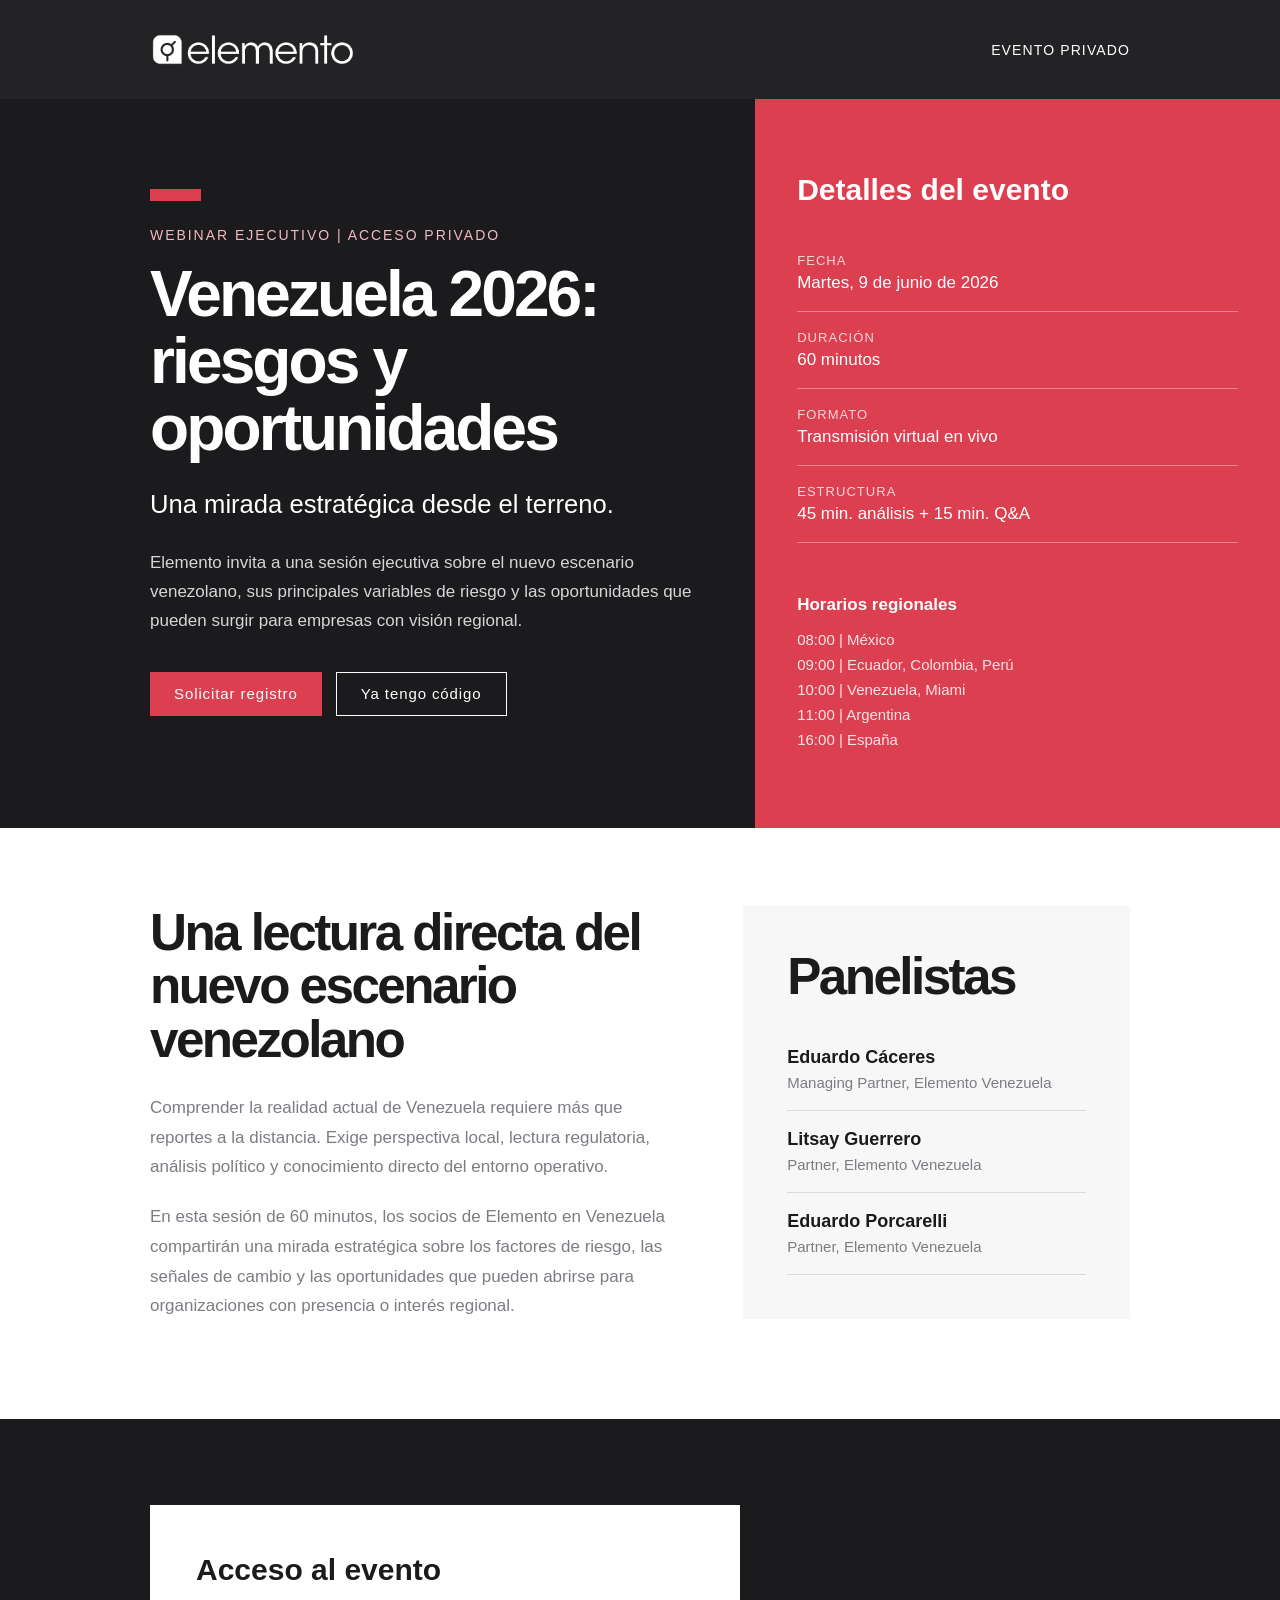
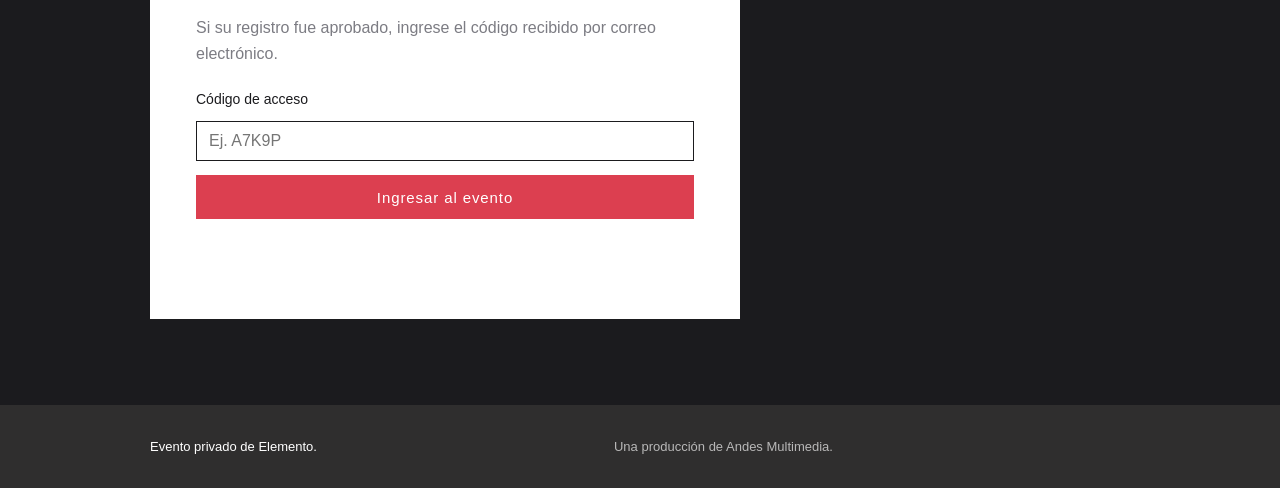
==== commit 85fb74d6: "hyperlink decoration" ====
--- a/evento.html
+++ b/evento.html
@@ -81,7 +81,10 @@
 
     <footer class="site-footer">
       <p>Evento privado de Elemento.</p>
-      <p class="powered">Una producción de <a href = "http://andesmultimedia.com"> Andes Multimedia.</a>
+      <p class="powered">Una producción de 
+        <a href="https://andesmultimedia.com" target="_blank" 
+        rel="noopener noreferrer" style="color: inherit; text-decoration: none;"
+        >Andes Multimedia</a>.</p>
       </p>
     </footer>
   </main>
